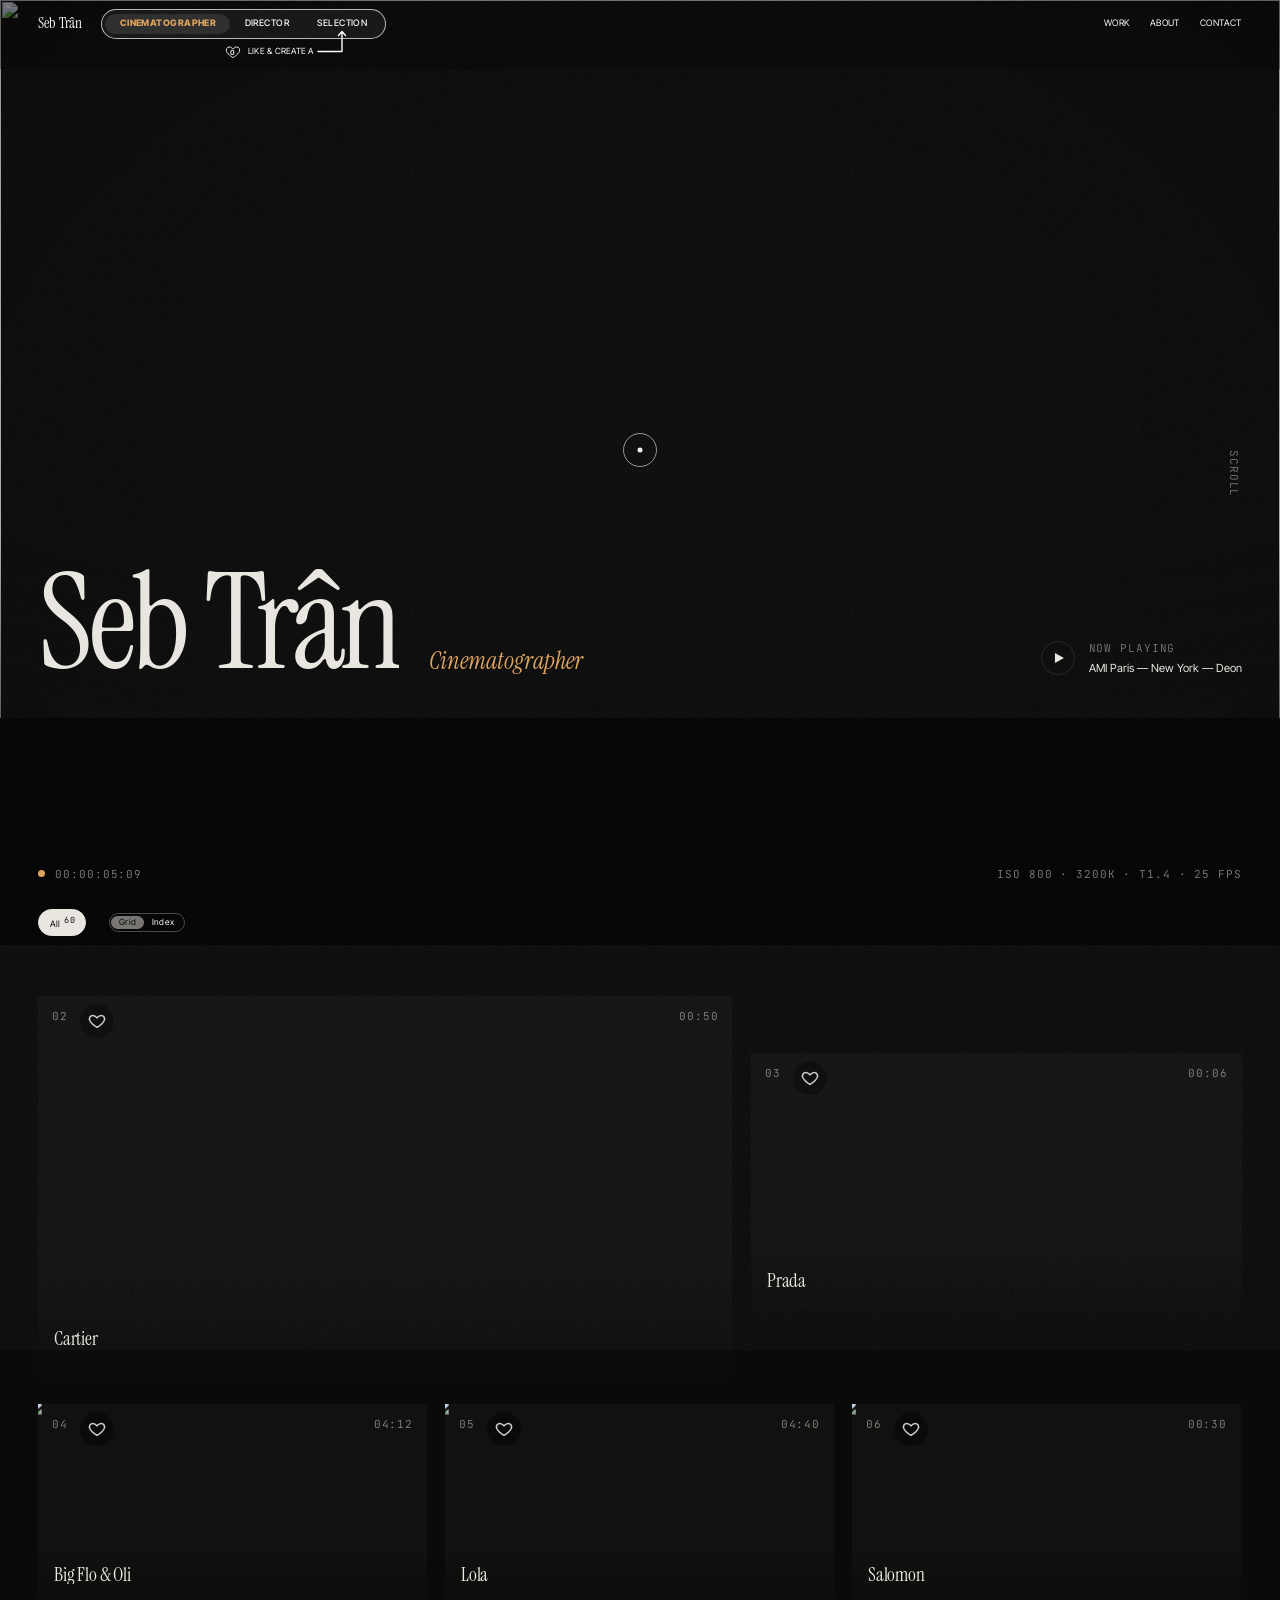
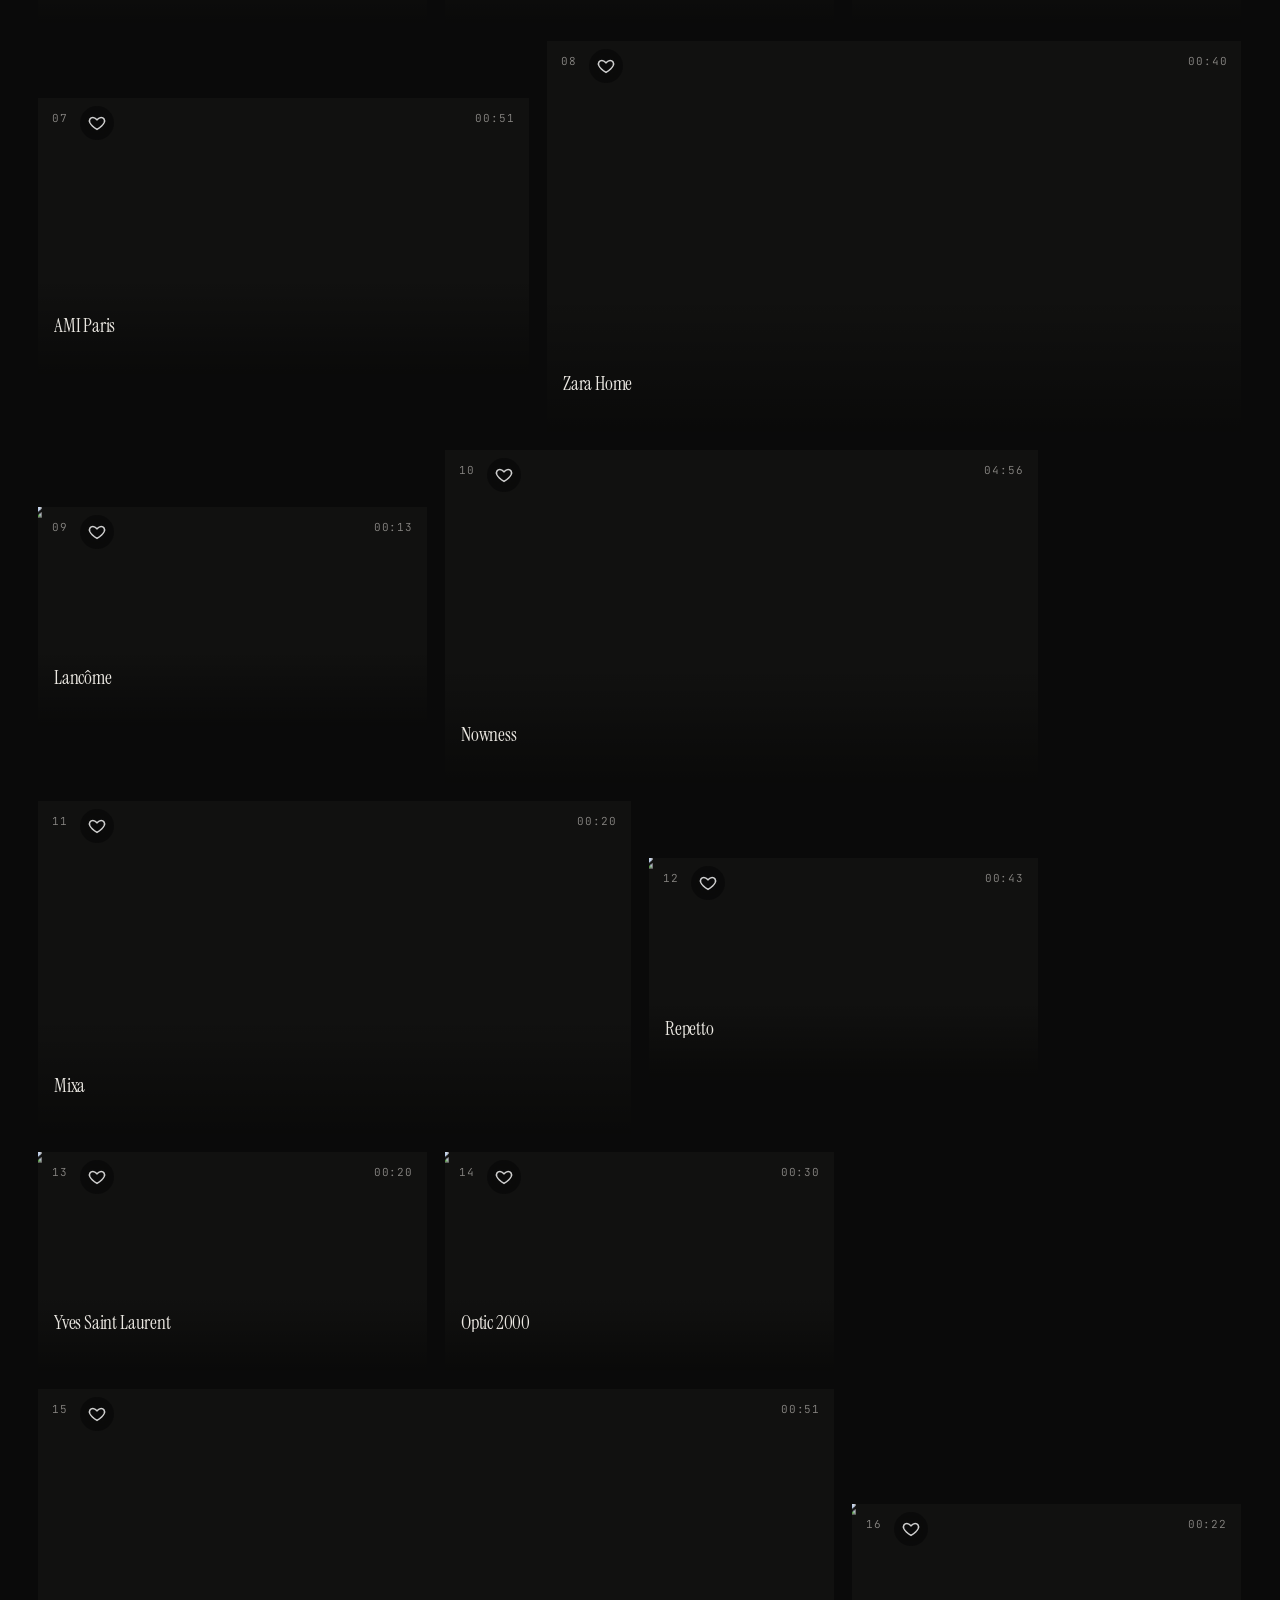
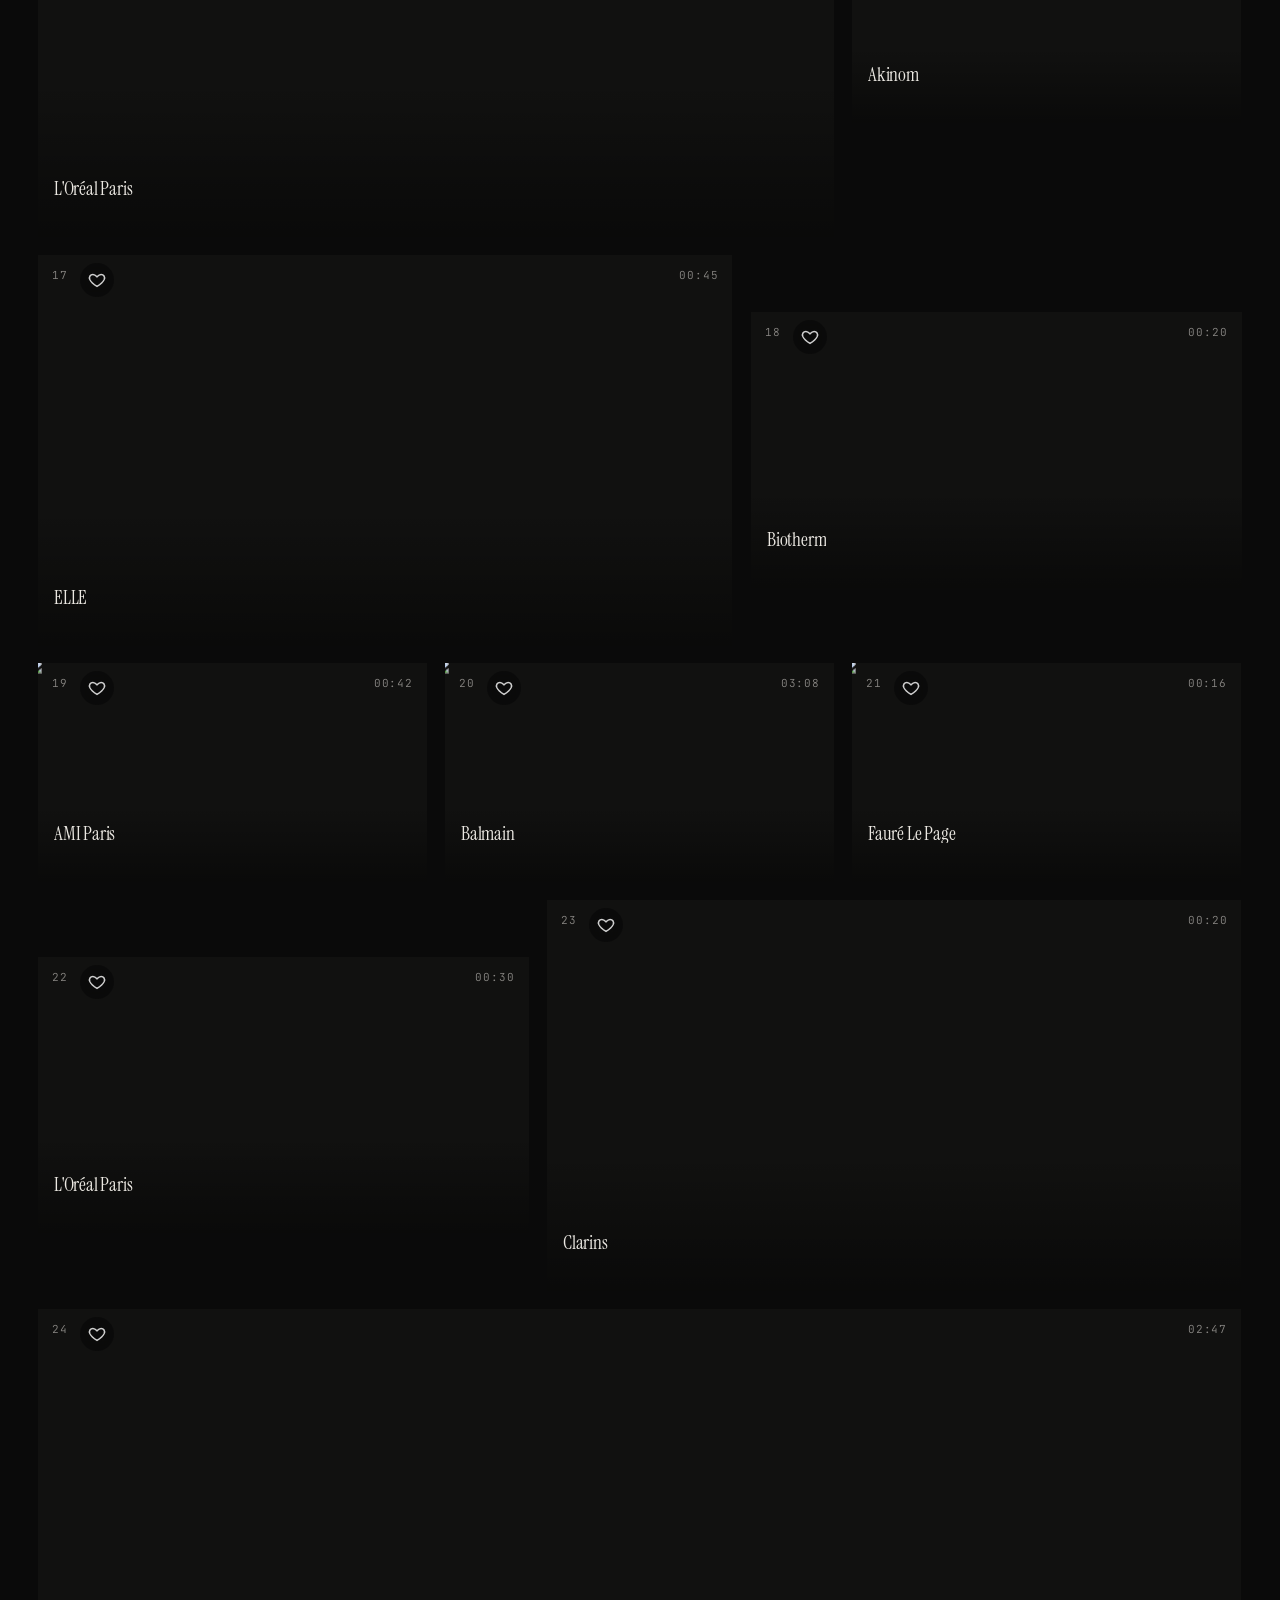
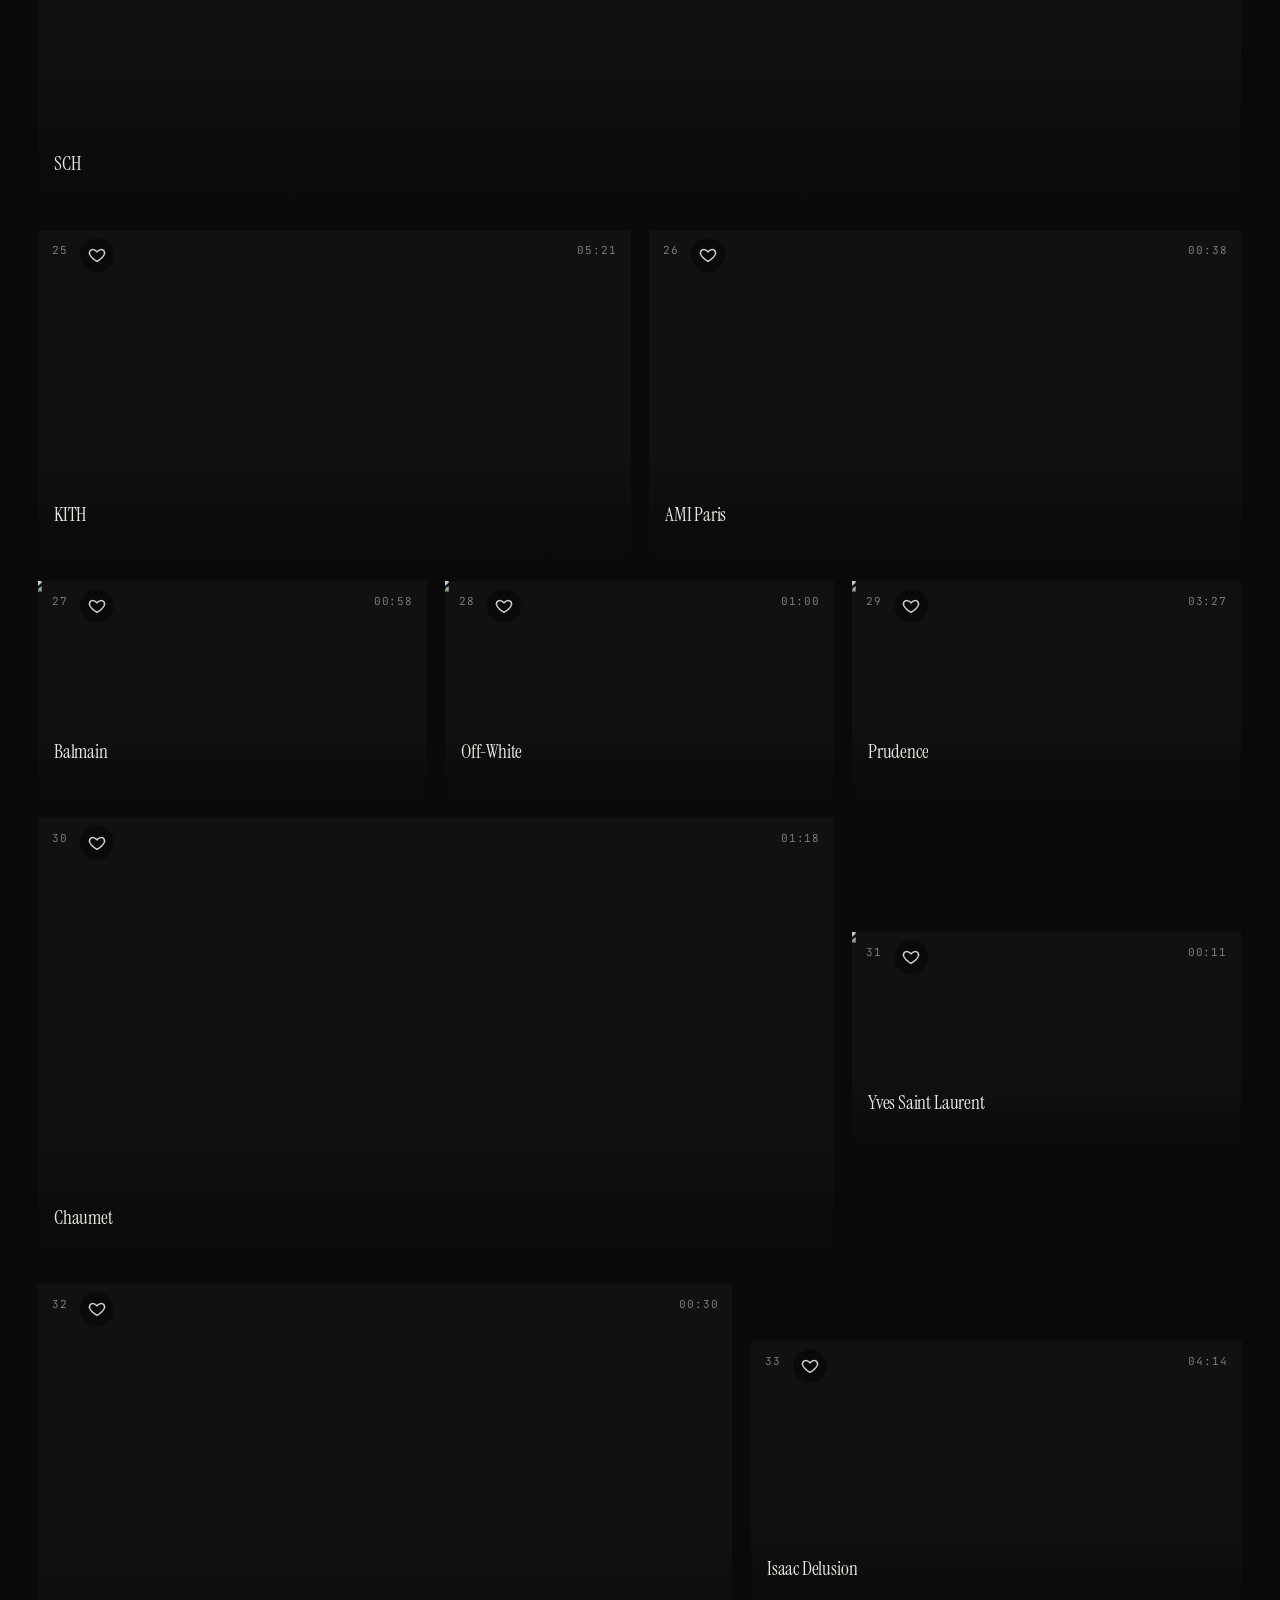
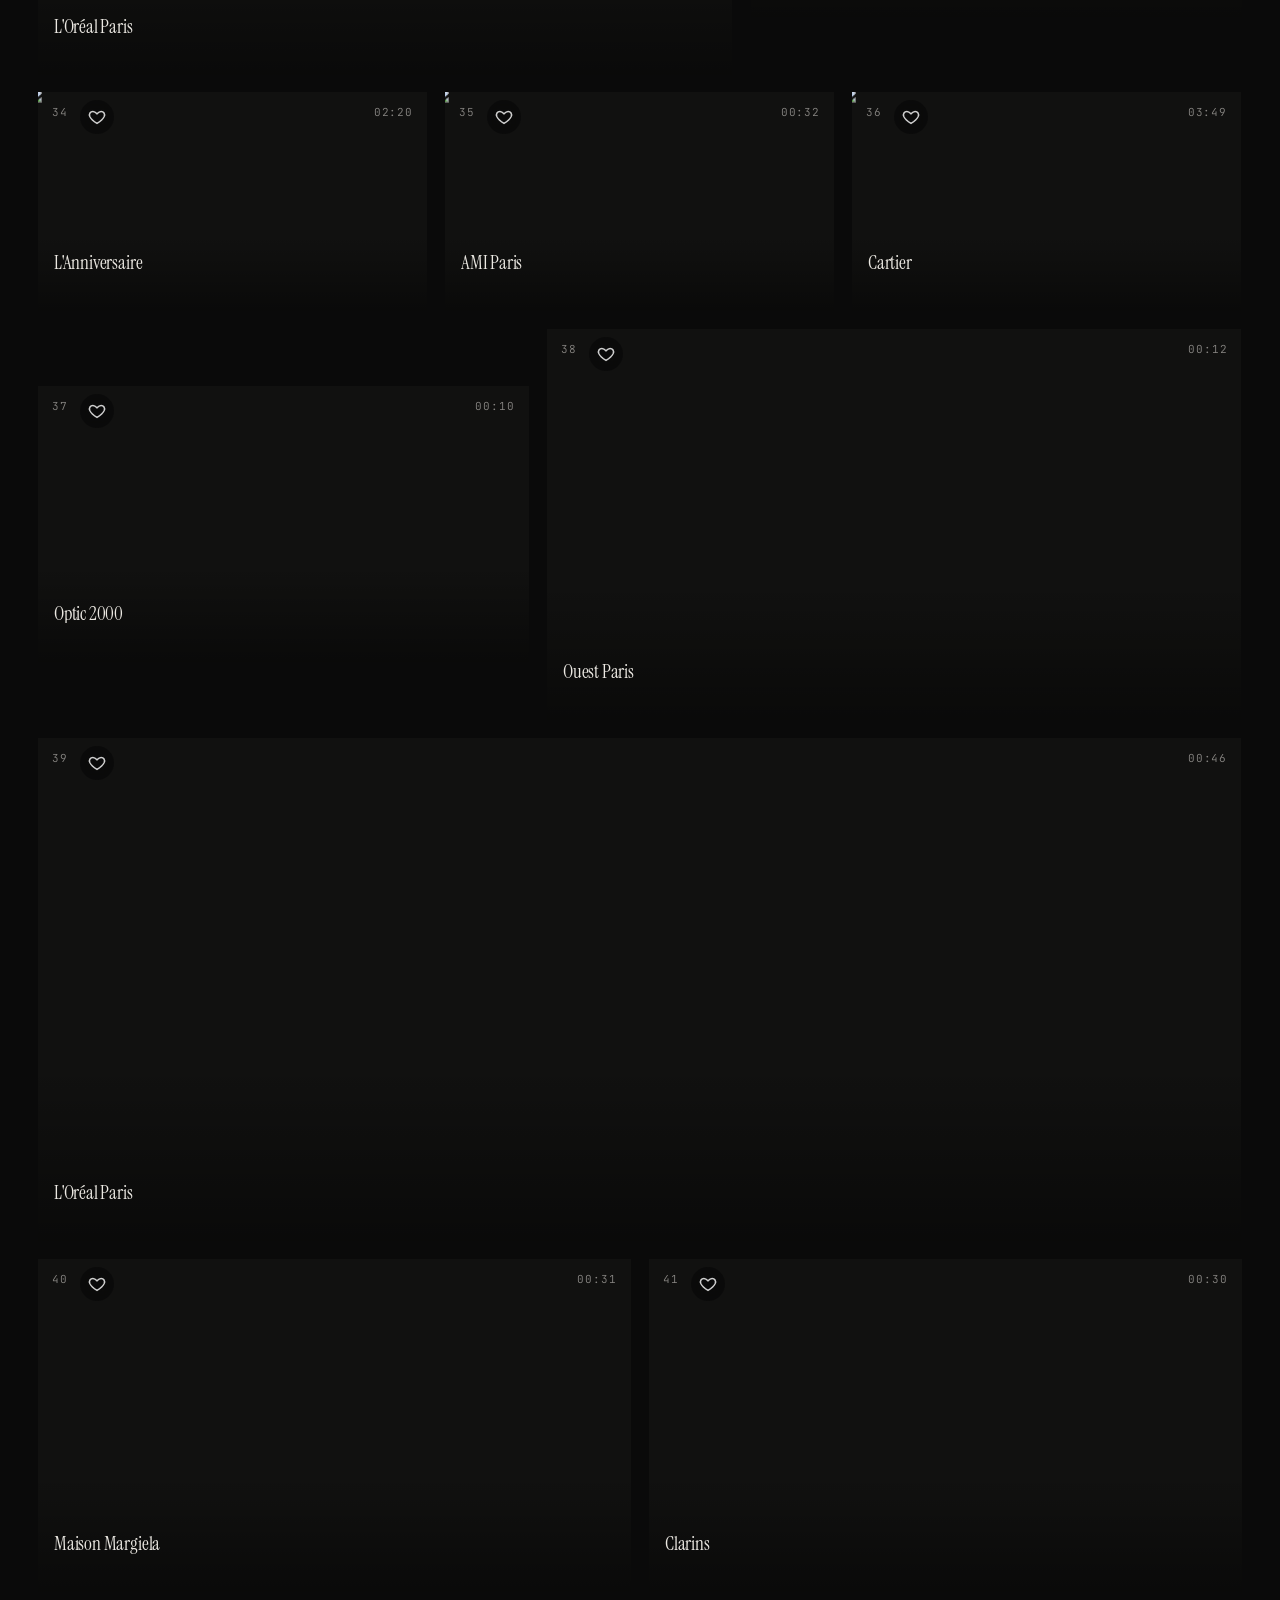
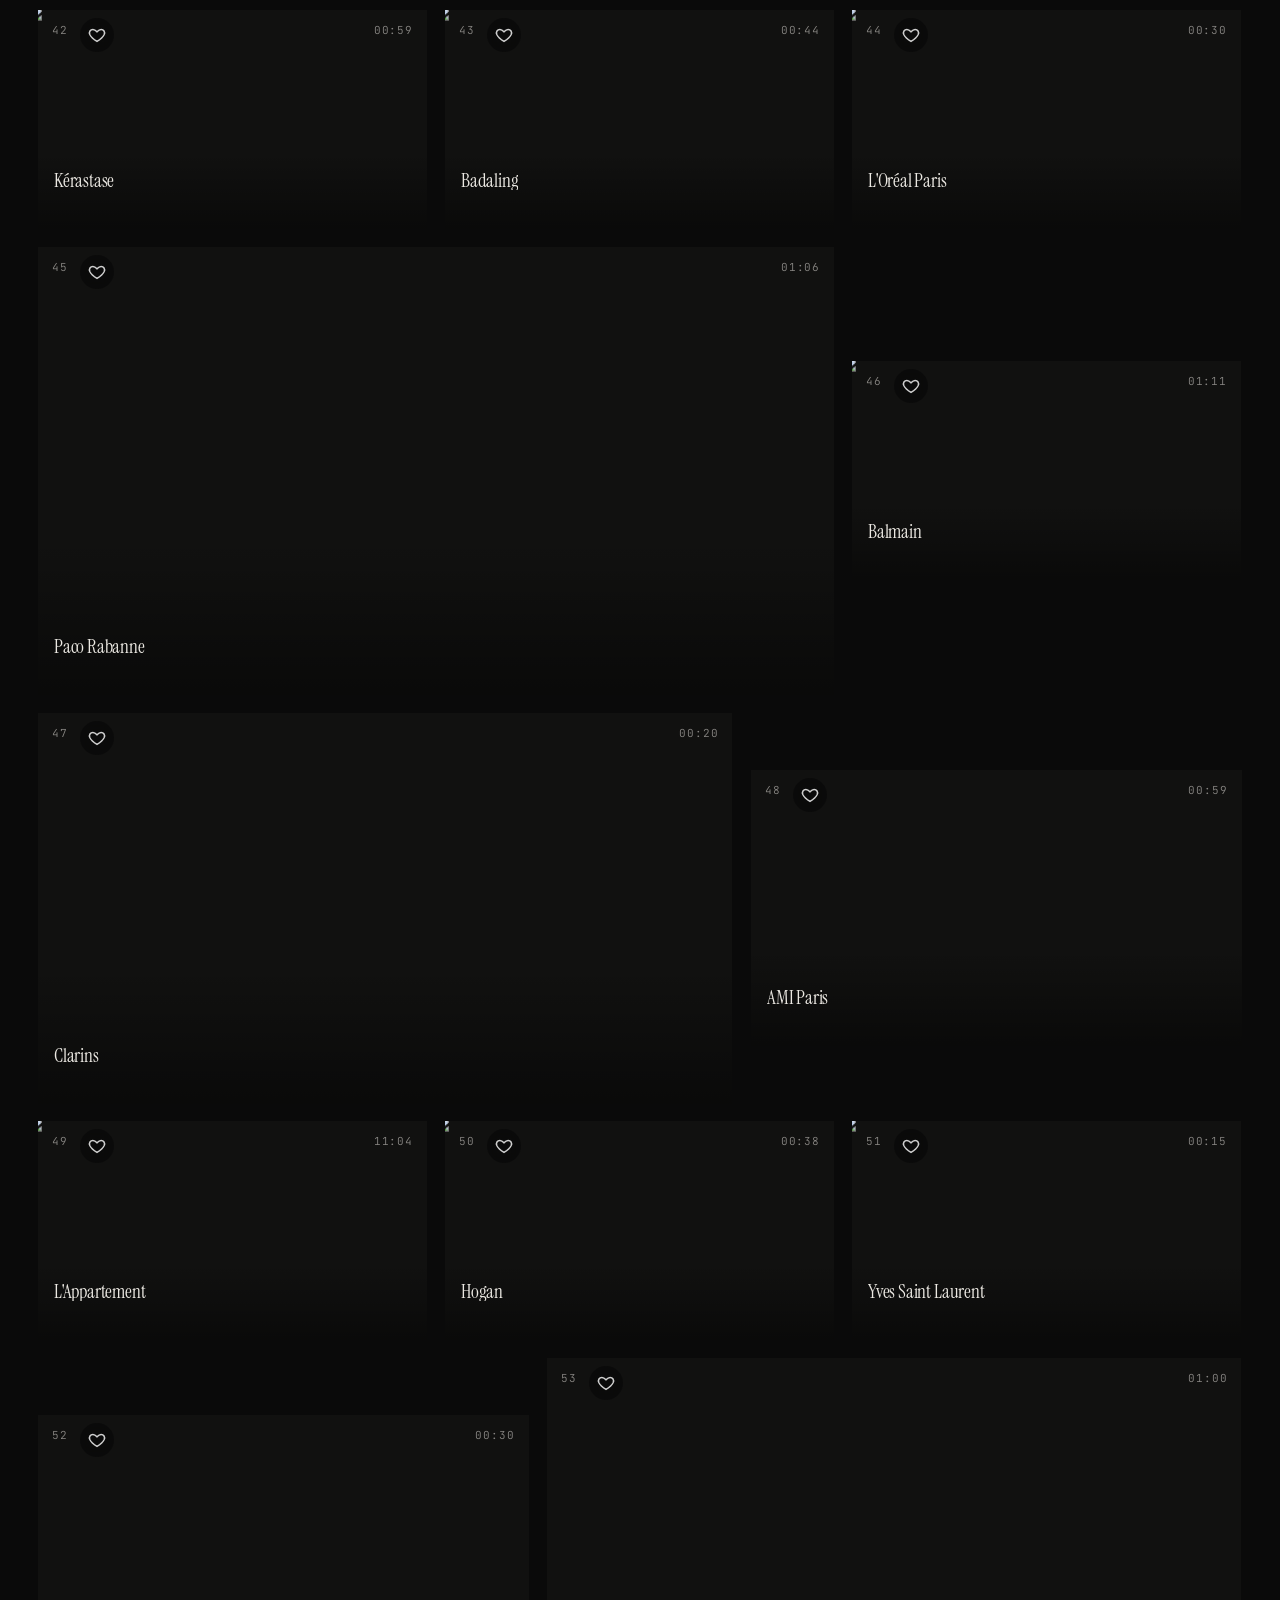
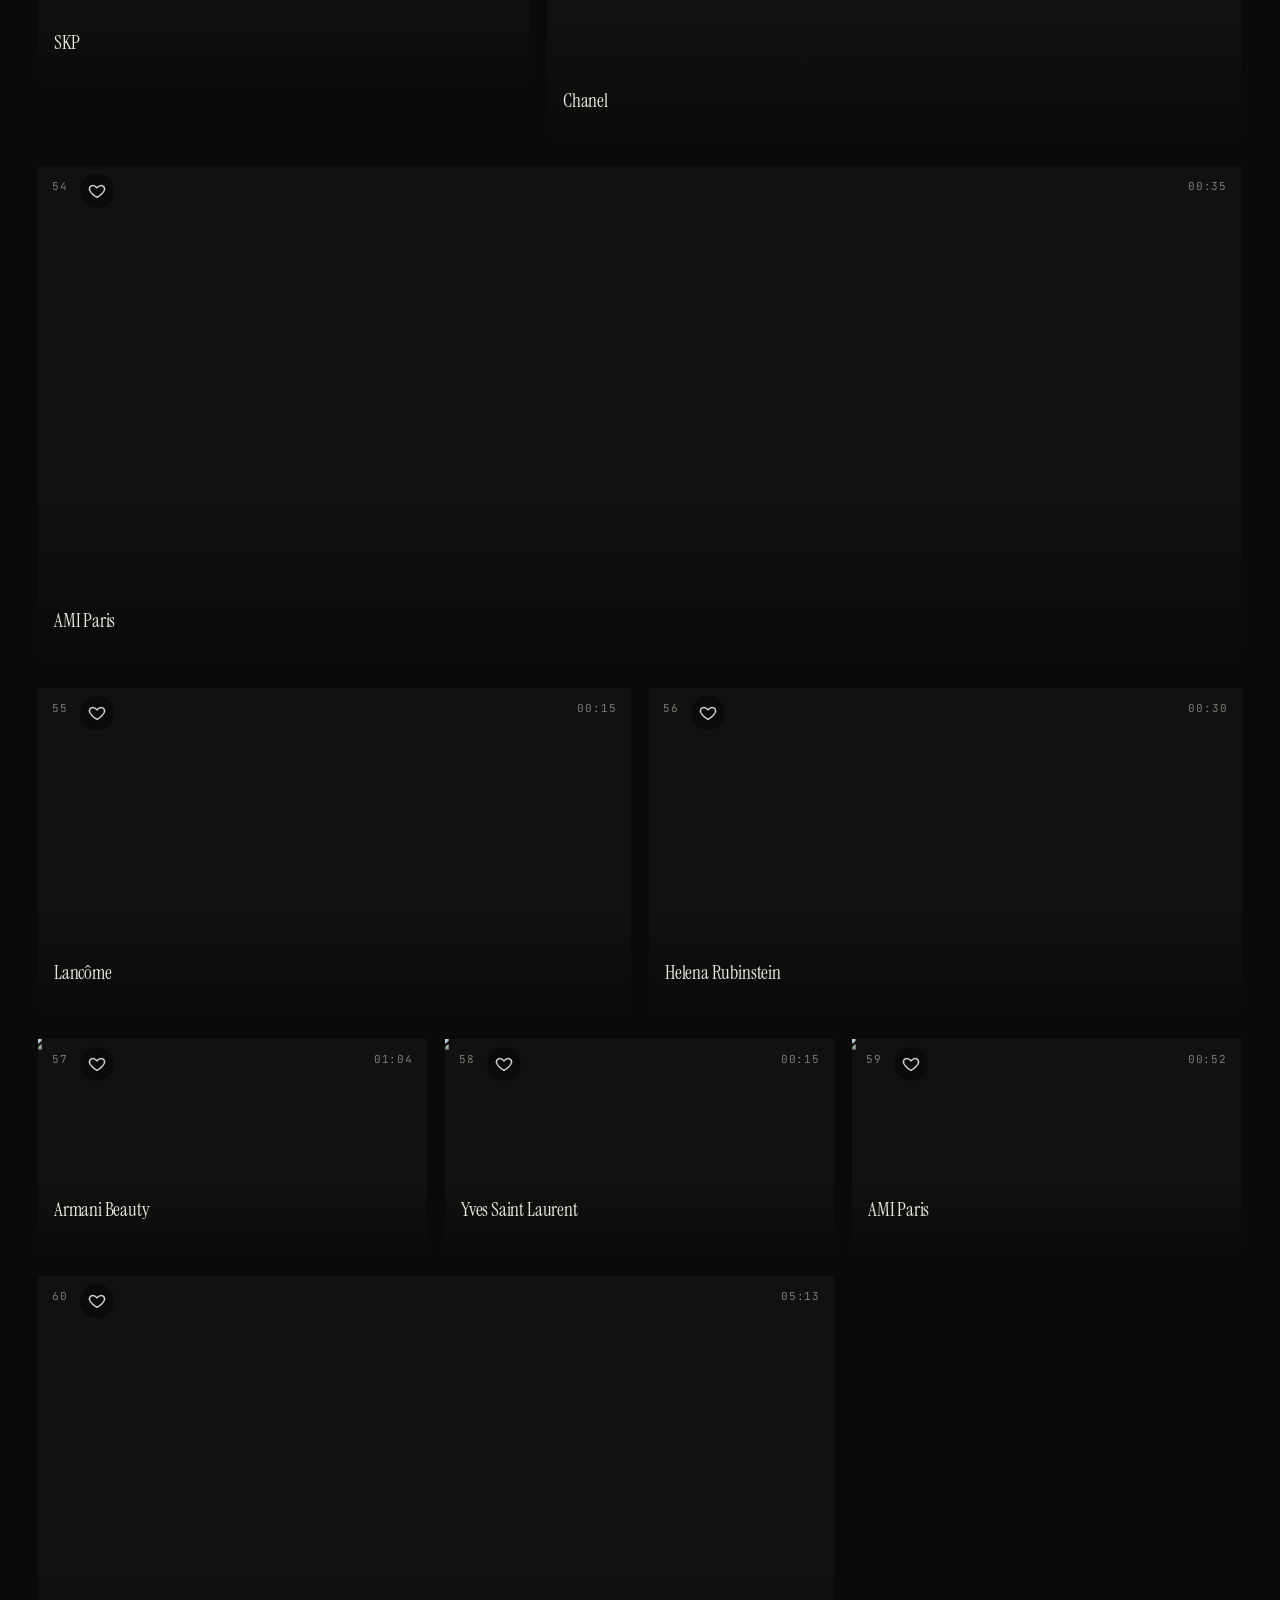
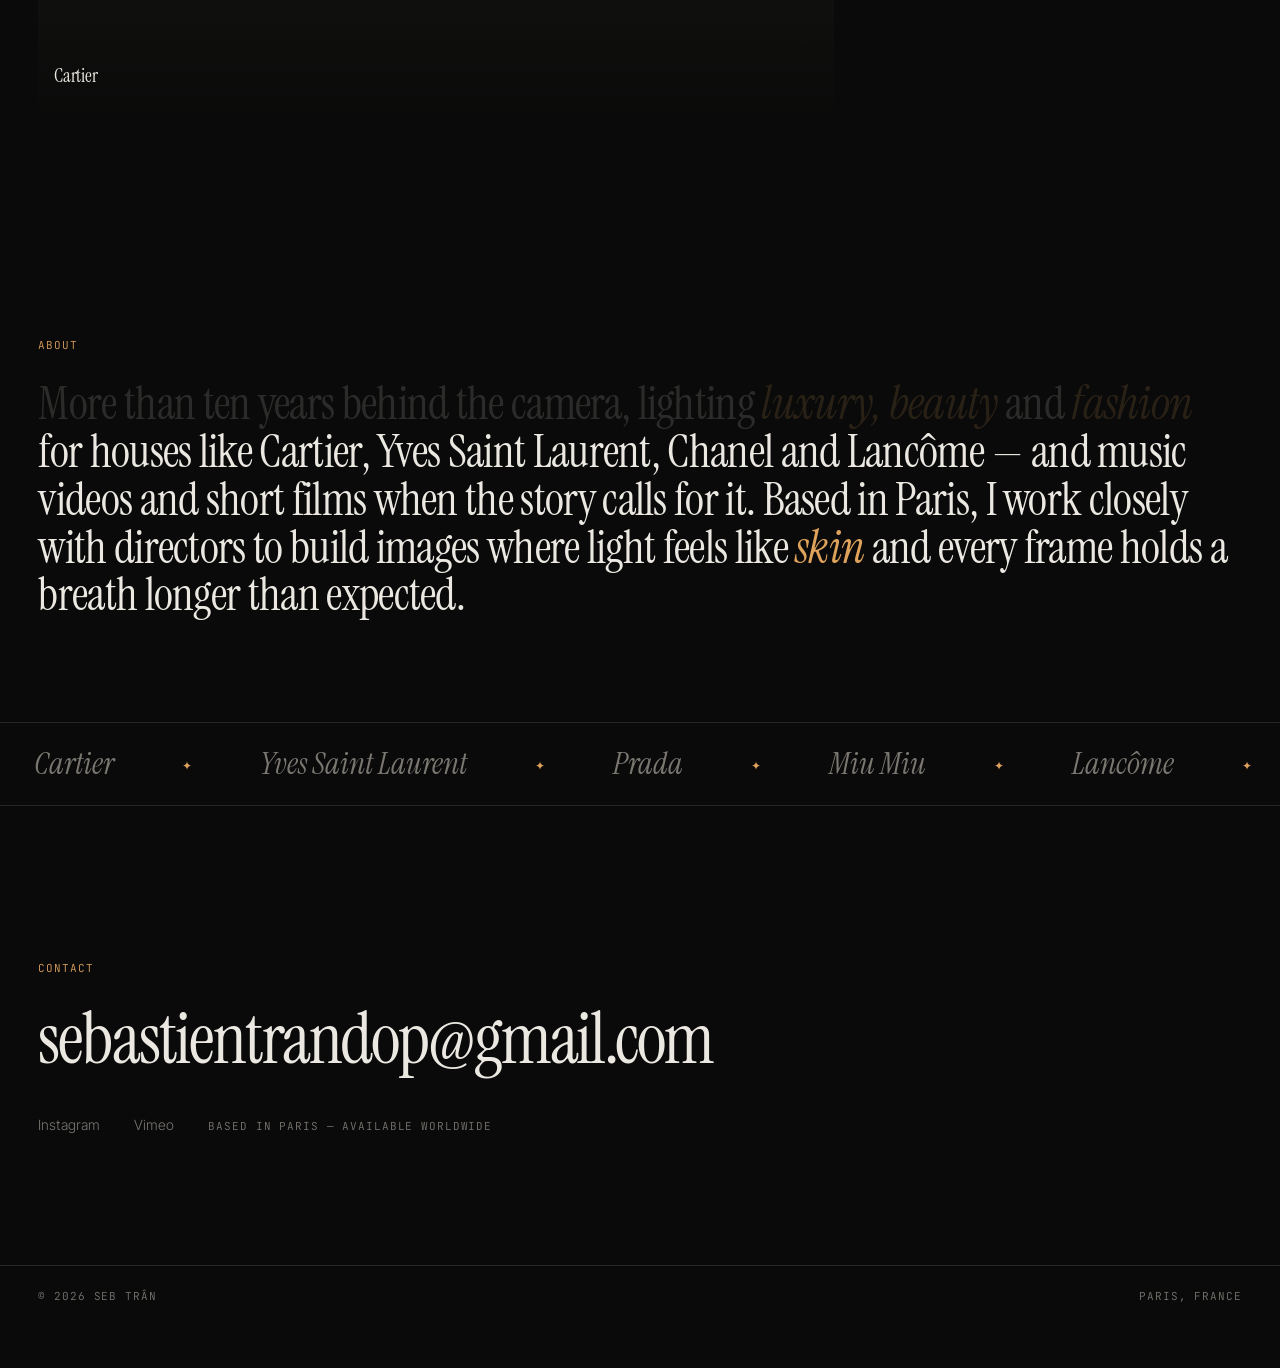
==== beauty/index.html @ d6aea9aa "Redirect old Wix address /beauty to the home page; add 404 page that sends visitors home Co-Authored" ====
<!DOCTYPE html>
<html lang="en">
<head>
  <meta charset="utf-8">
  <title>Beauty — Seb Trân, Director of Photography in Paris</title>
  <meta name="robots" content="noindex, follow">
  <link rel="canonical" href="https://moodpics.github.io/sebtran/">
  <meta http-equiv="refresh" content="0; url=../">
  <script>location.replace("../" + location.hash);</script>
</head>
<body style="background:#000;color:#f4f1ea;font:16px/1.5 system-ui,sans-serif;padding:2rem">
  <p>Seb Trân — beauty films: <a href="../" style="color:#e8a65d">see the work</a>.</p>
</body>
</html>
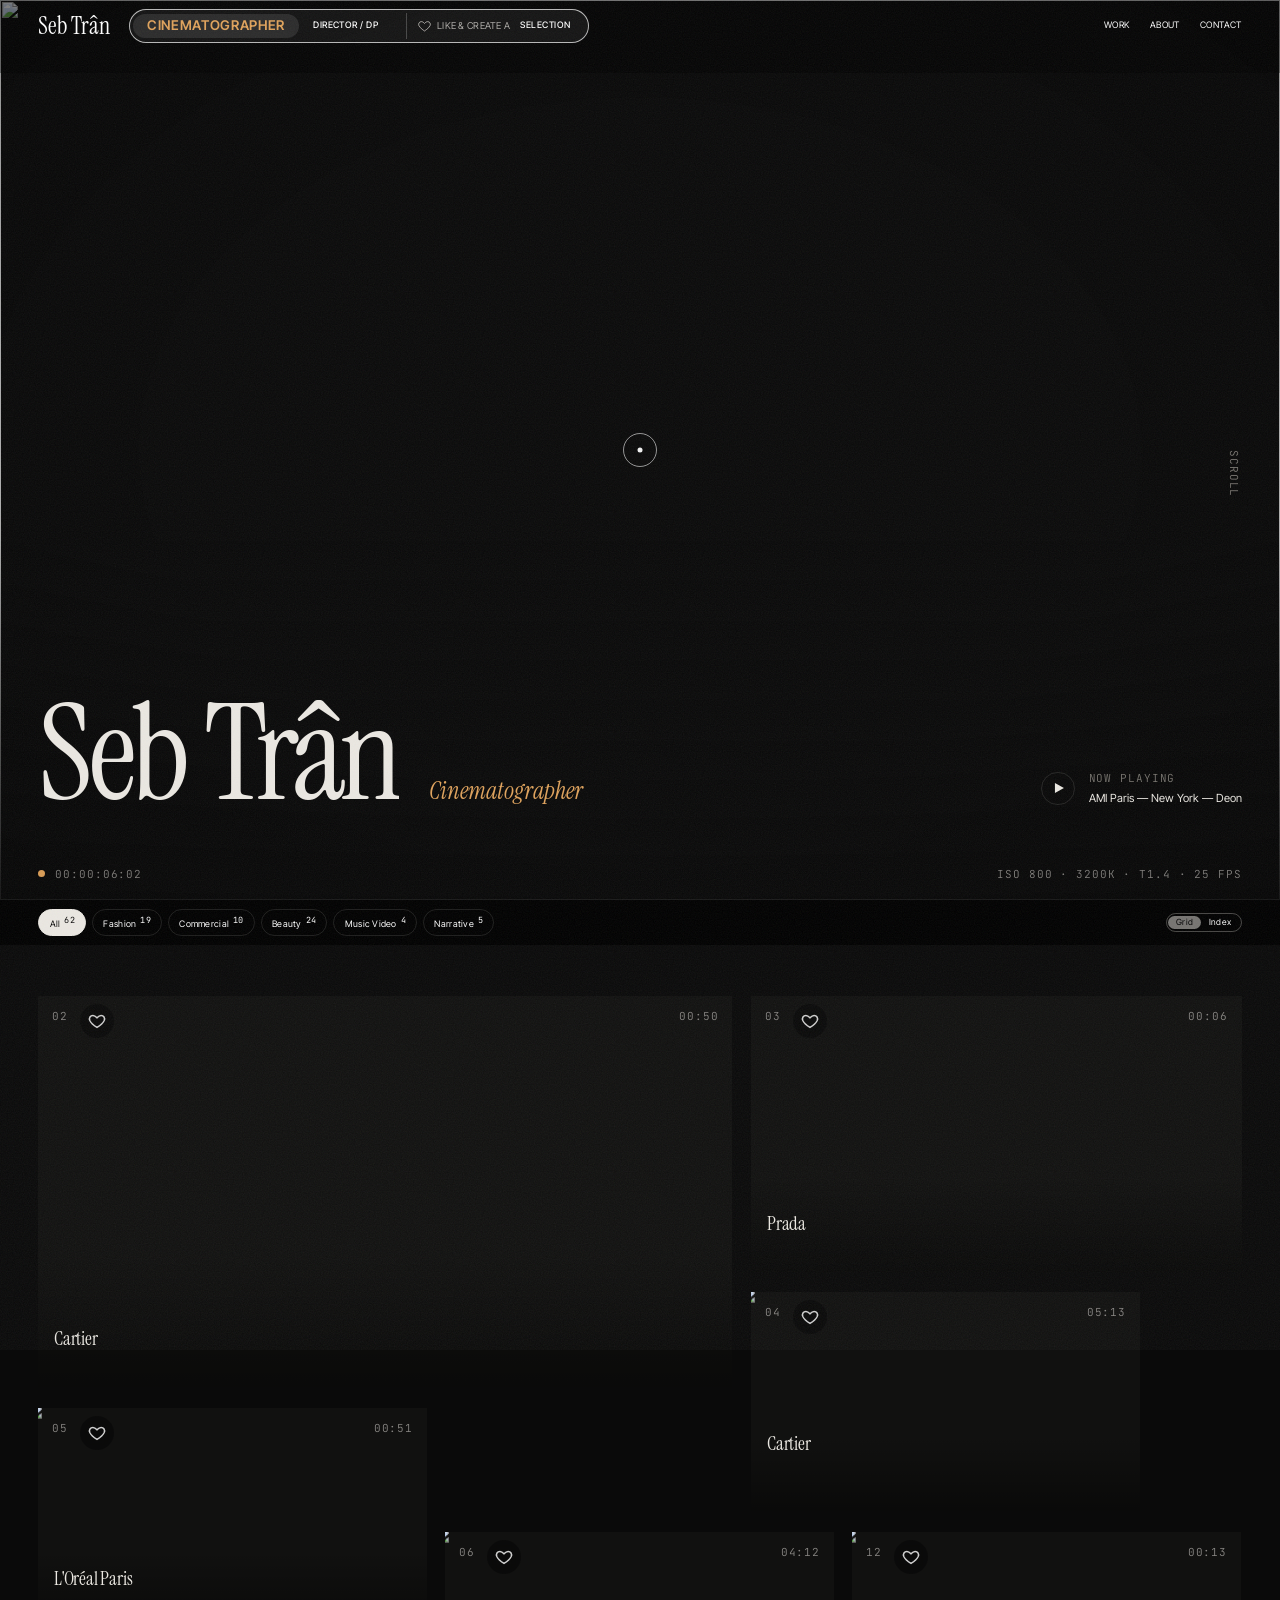
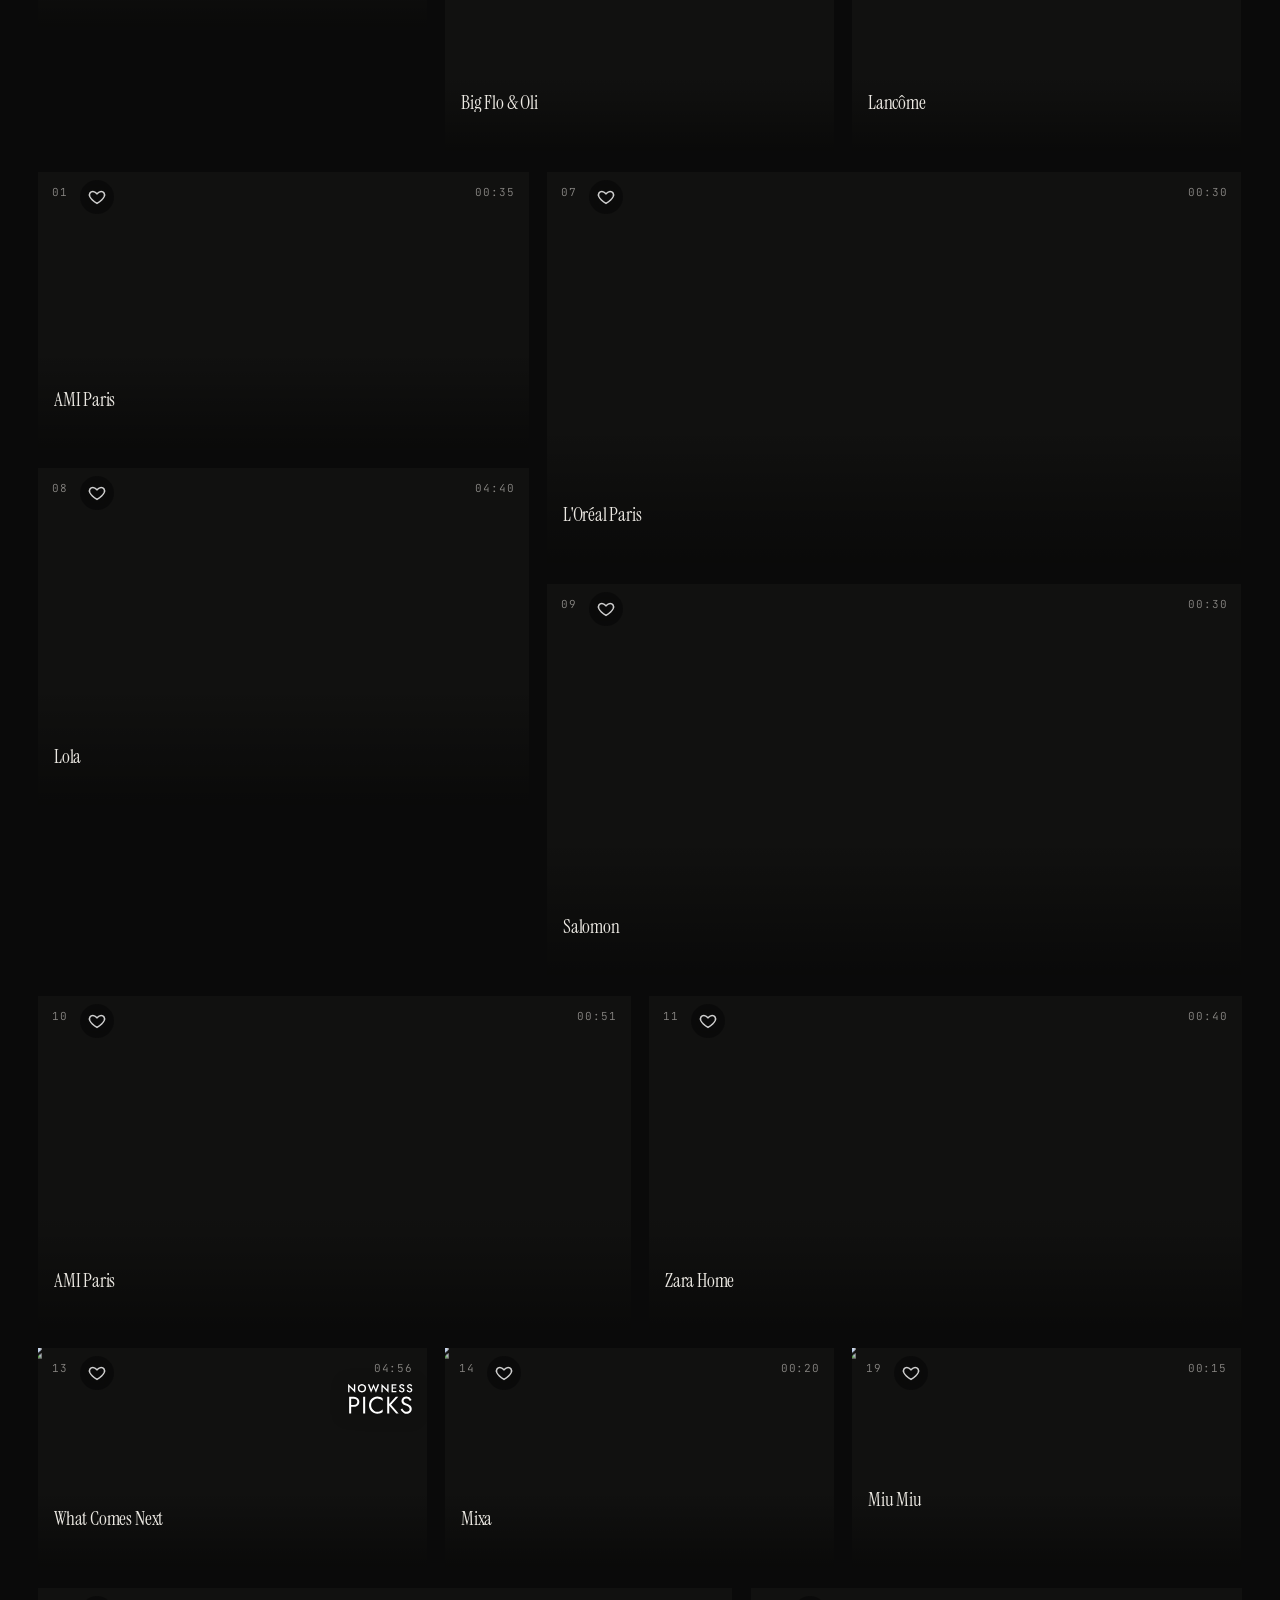
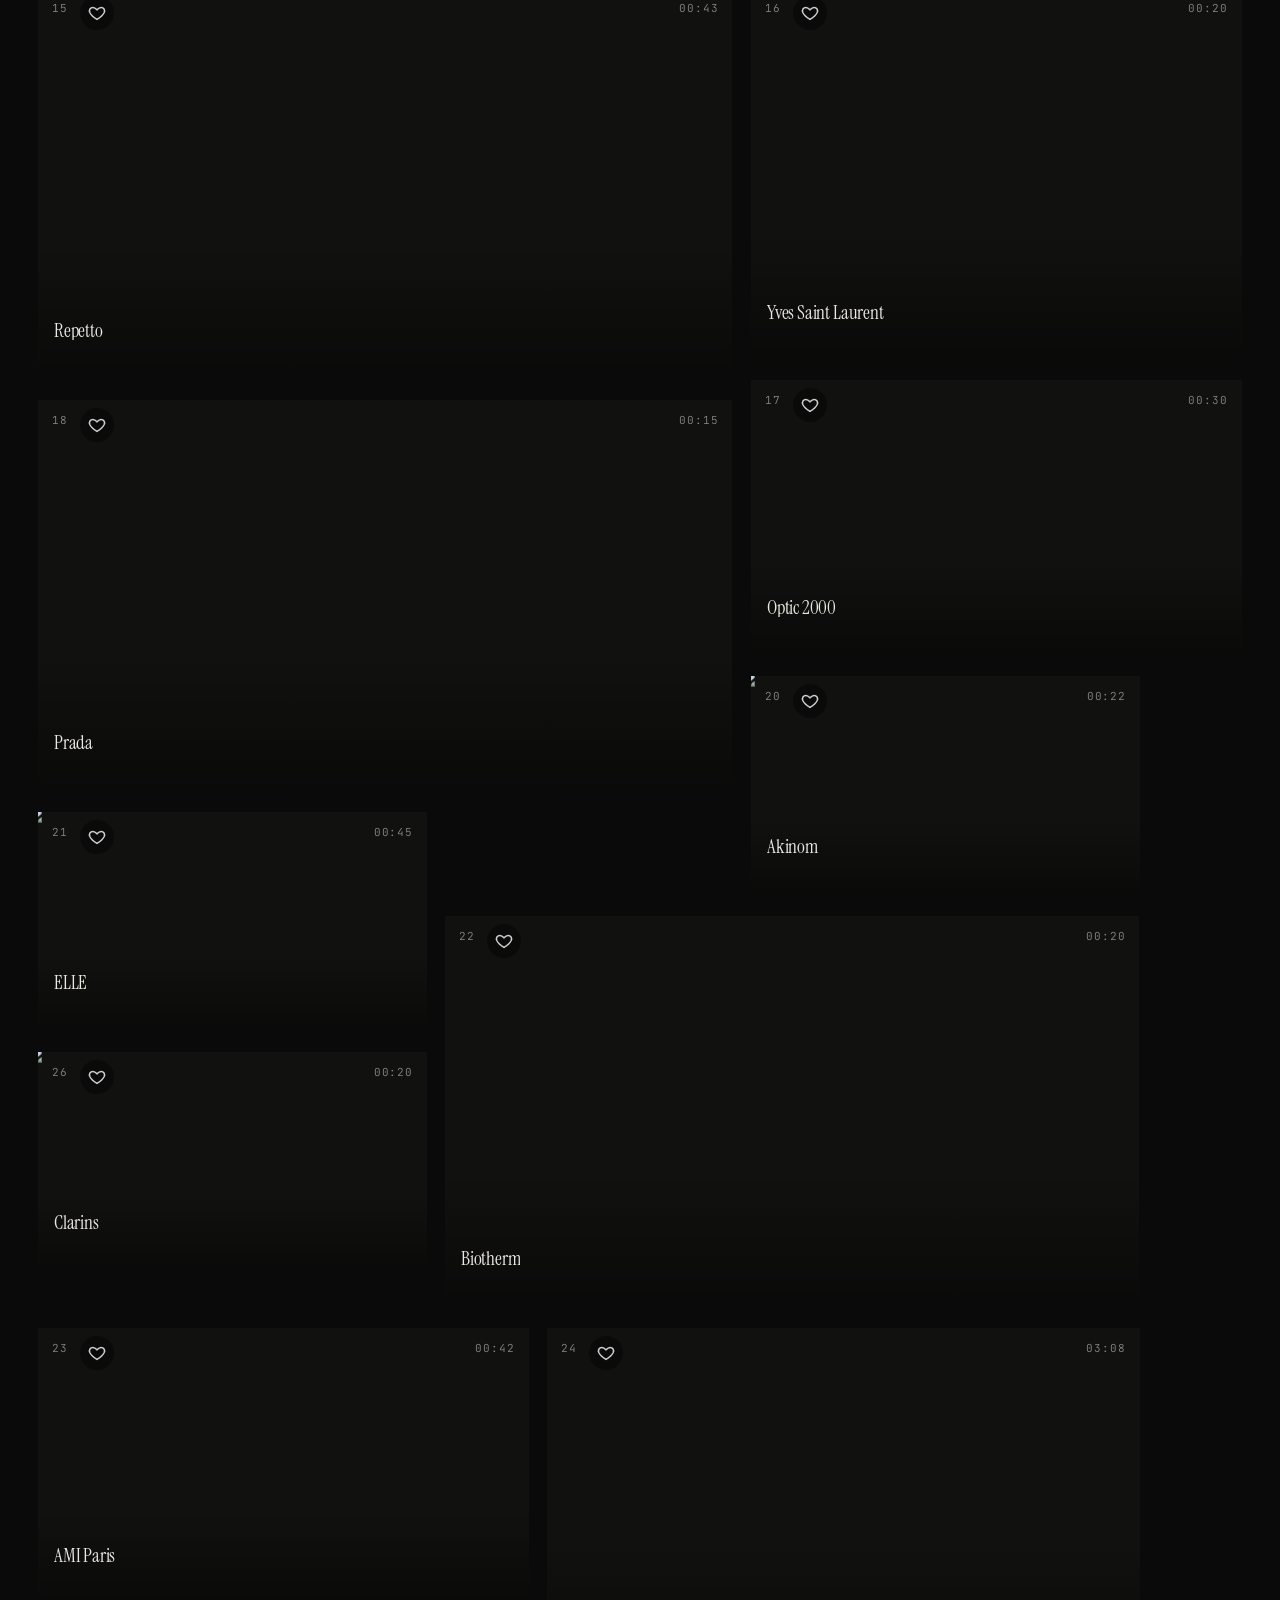
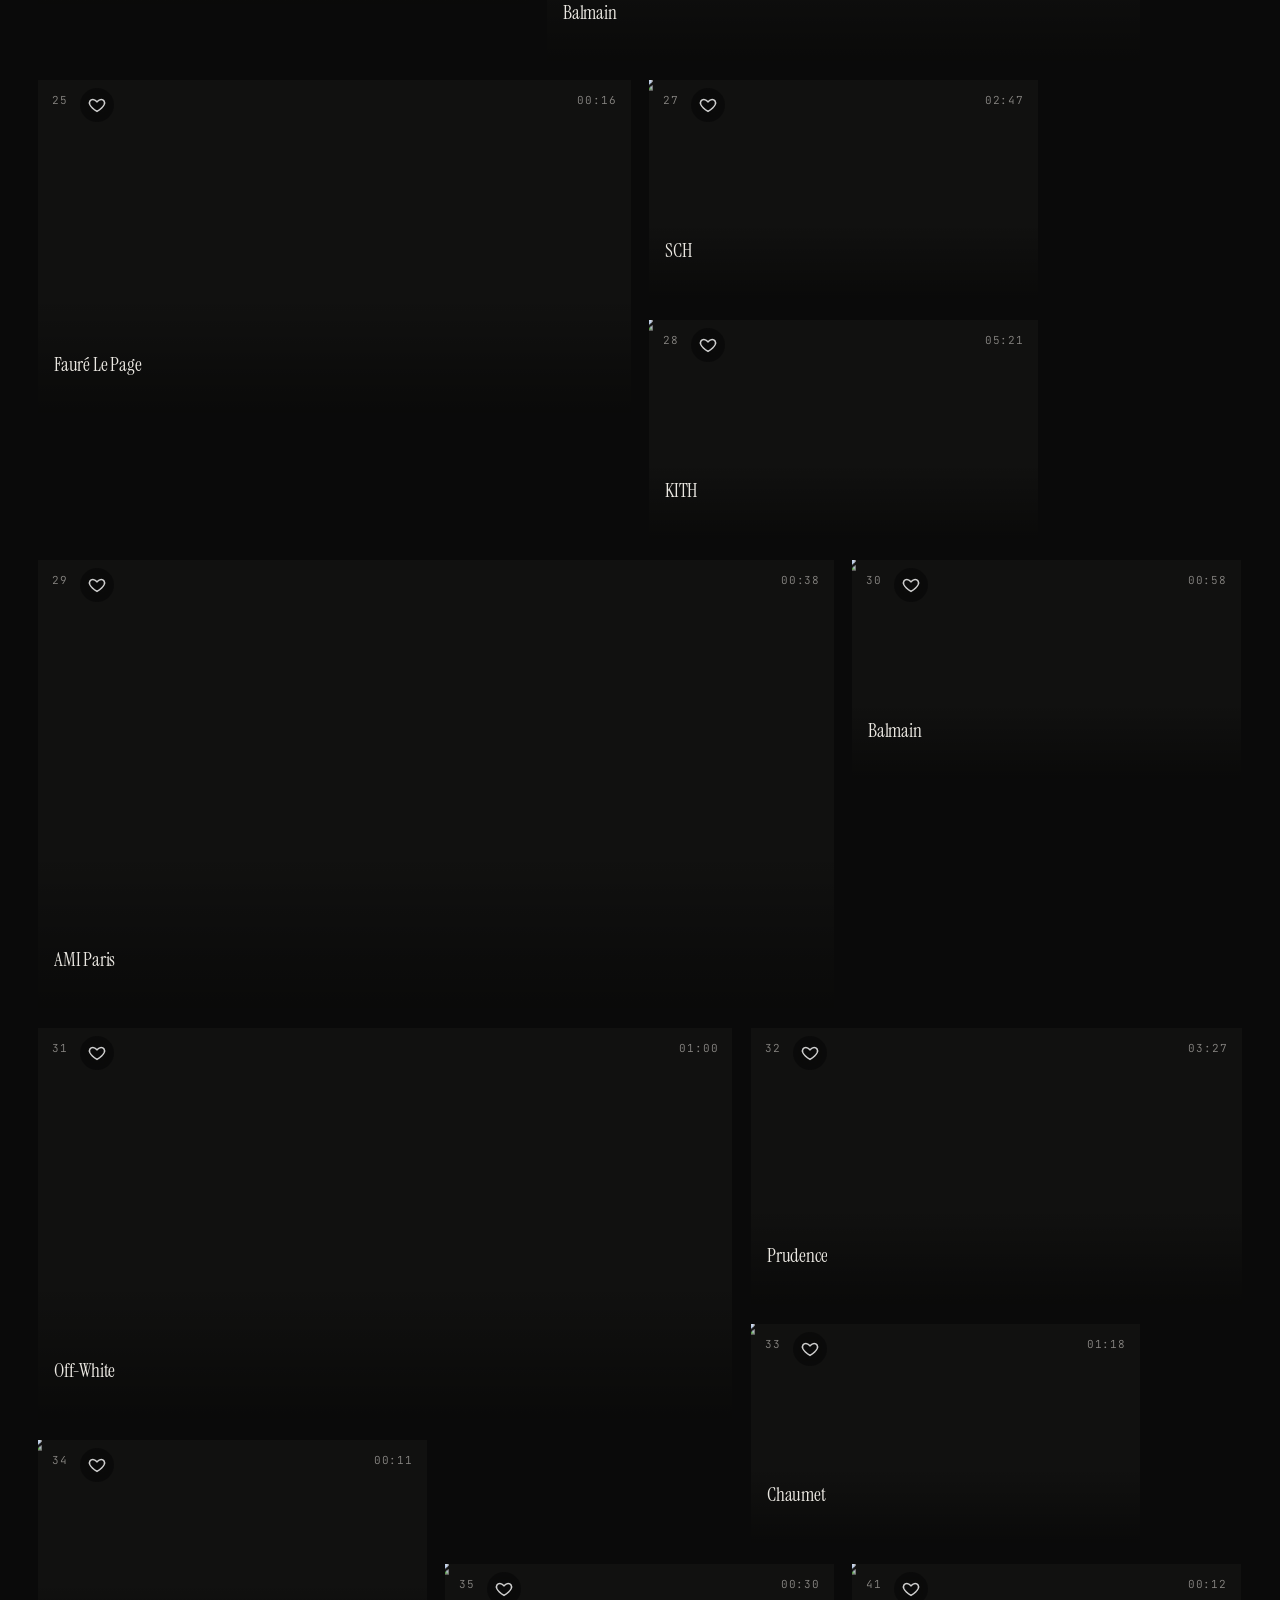
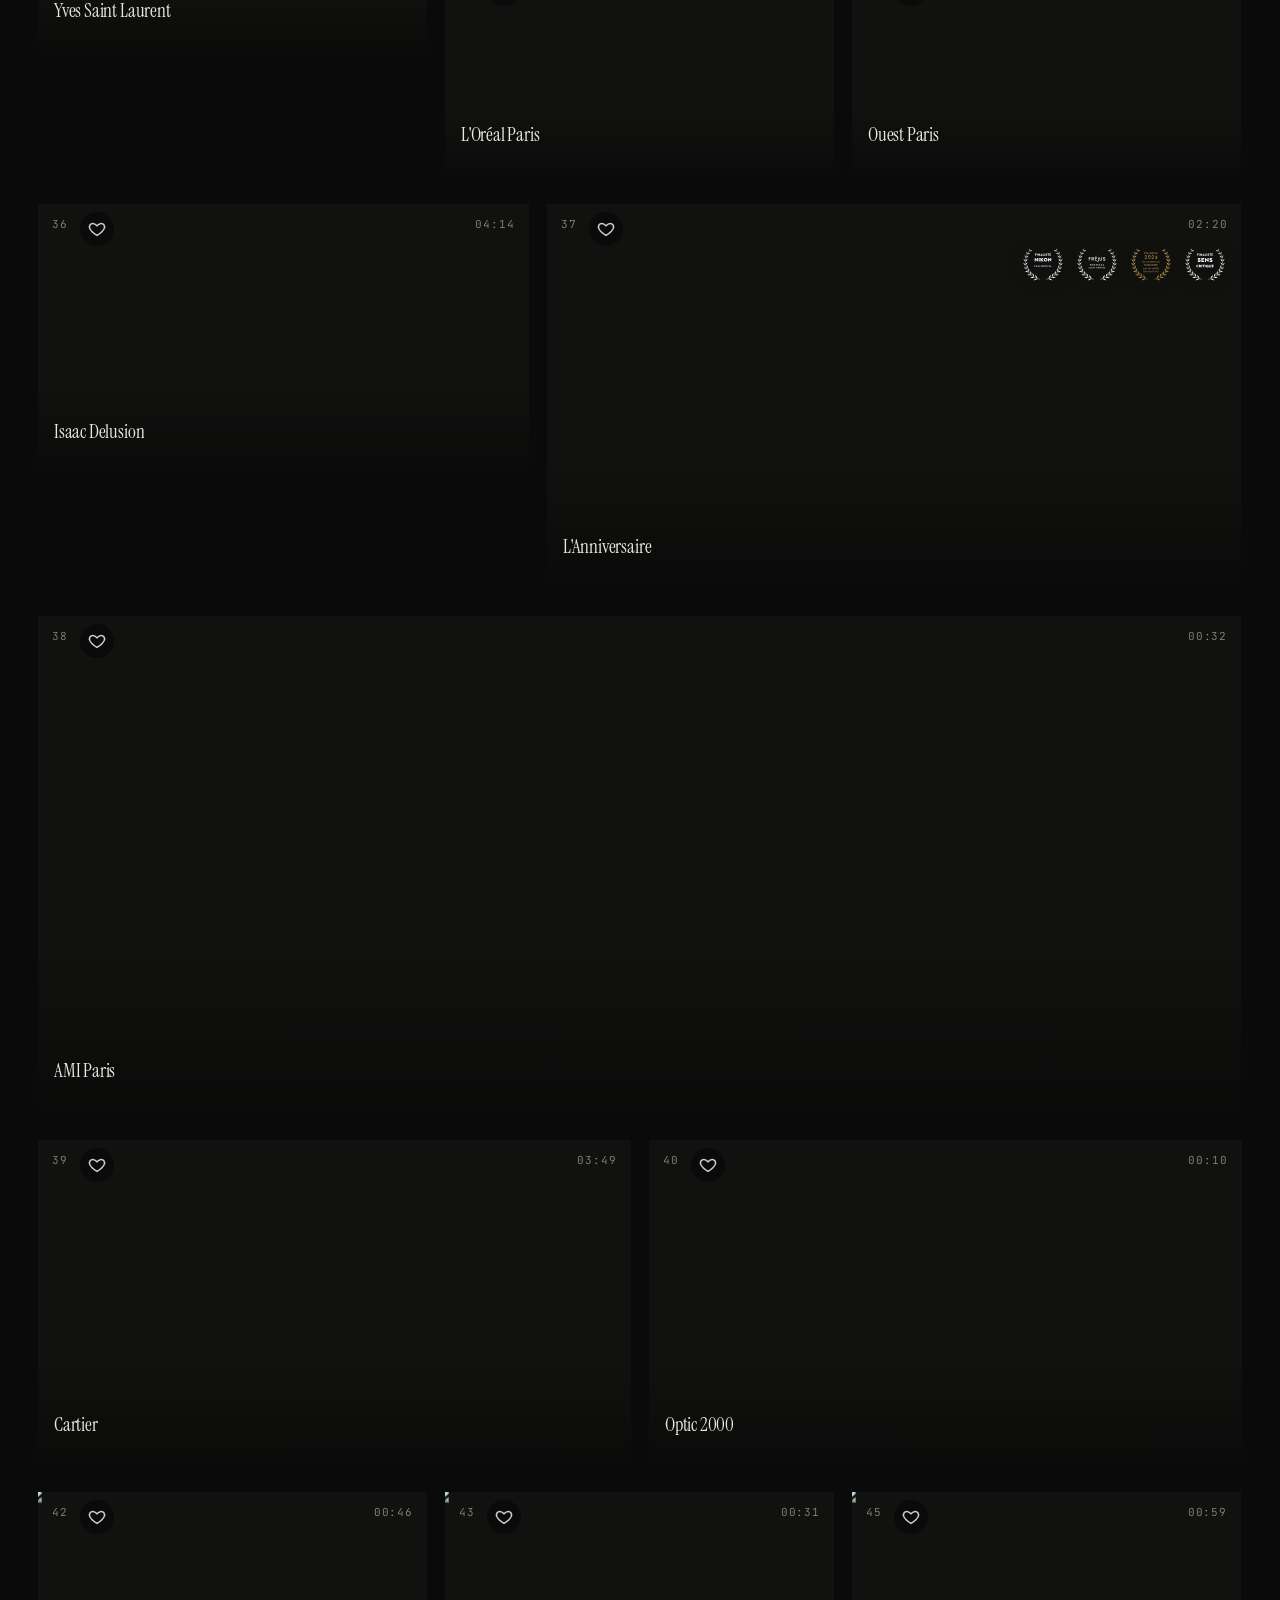
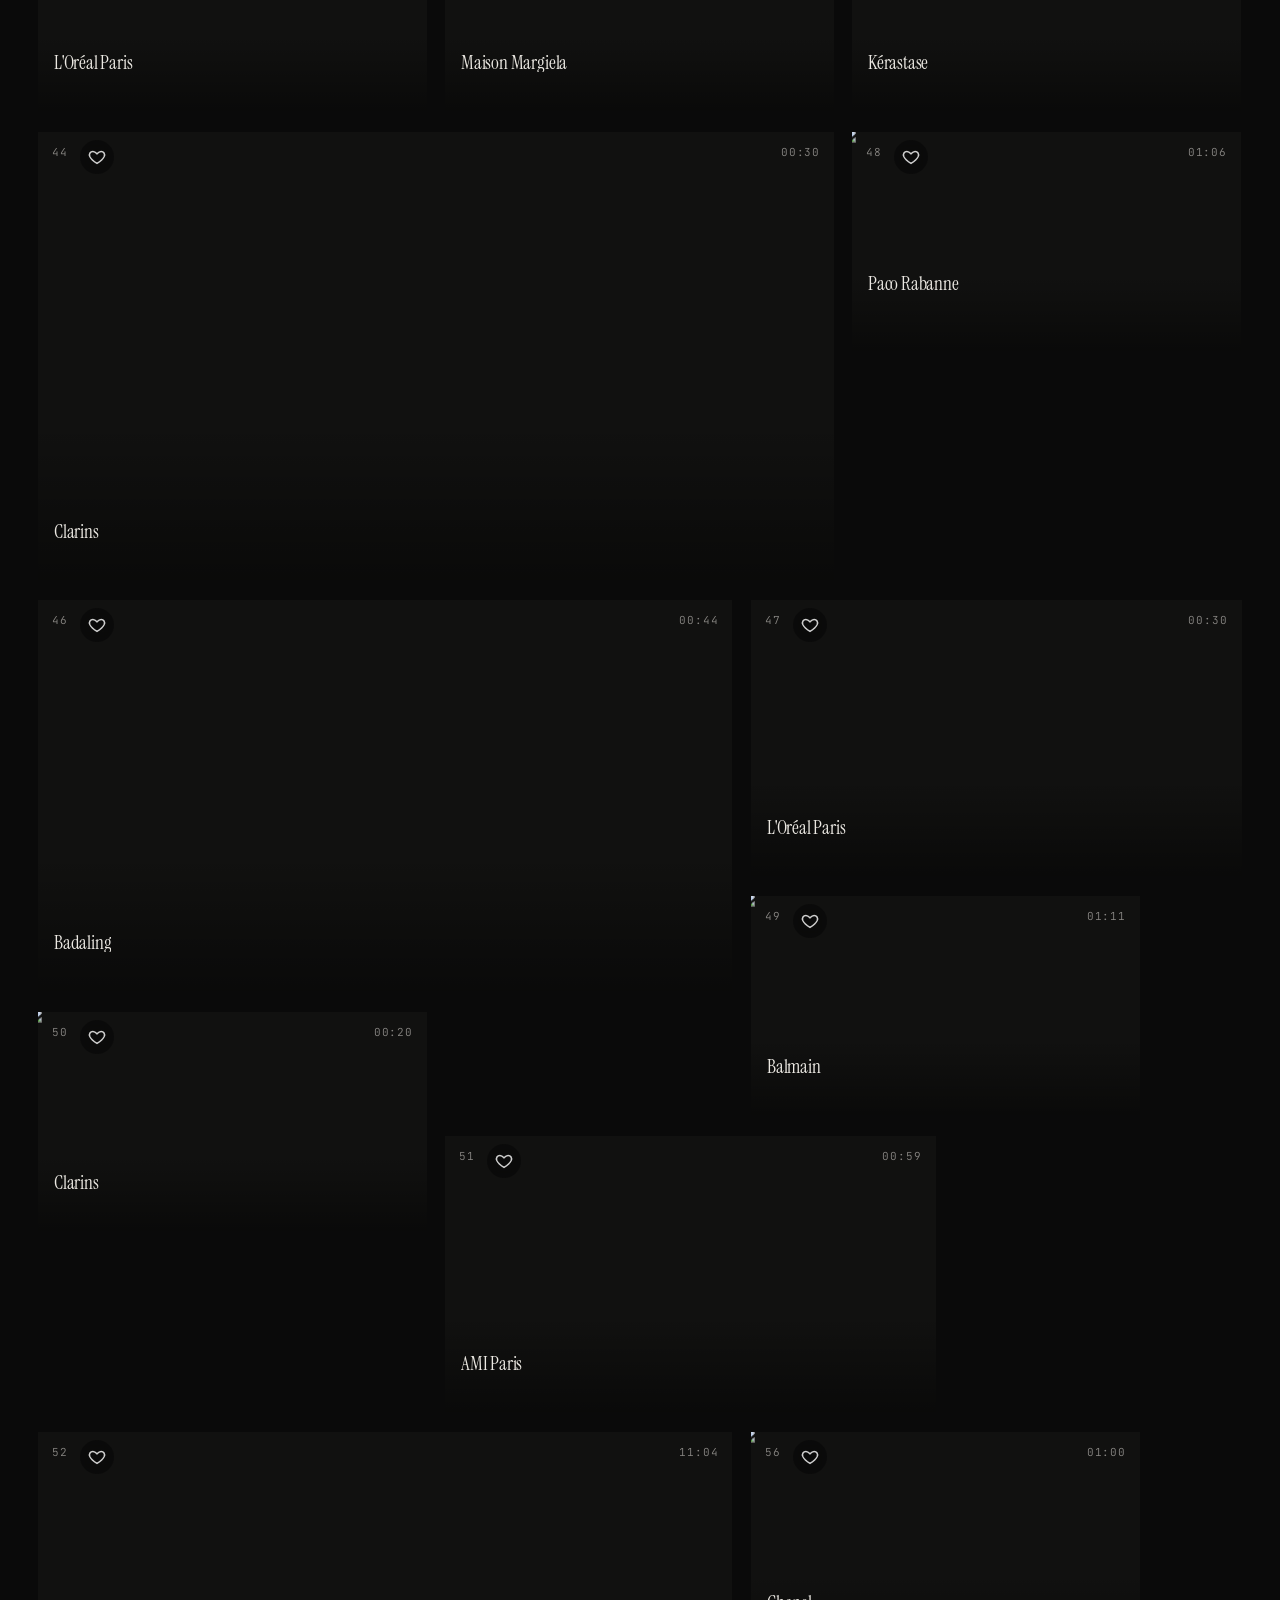
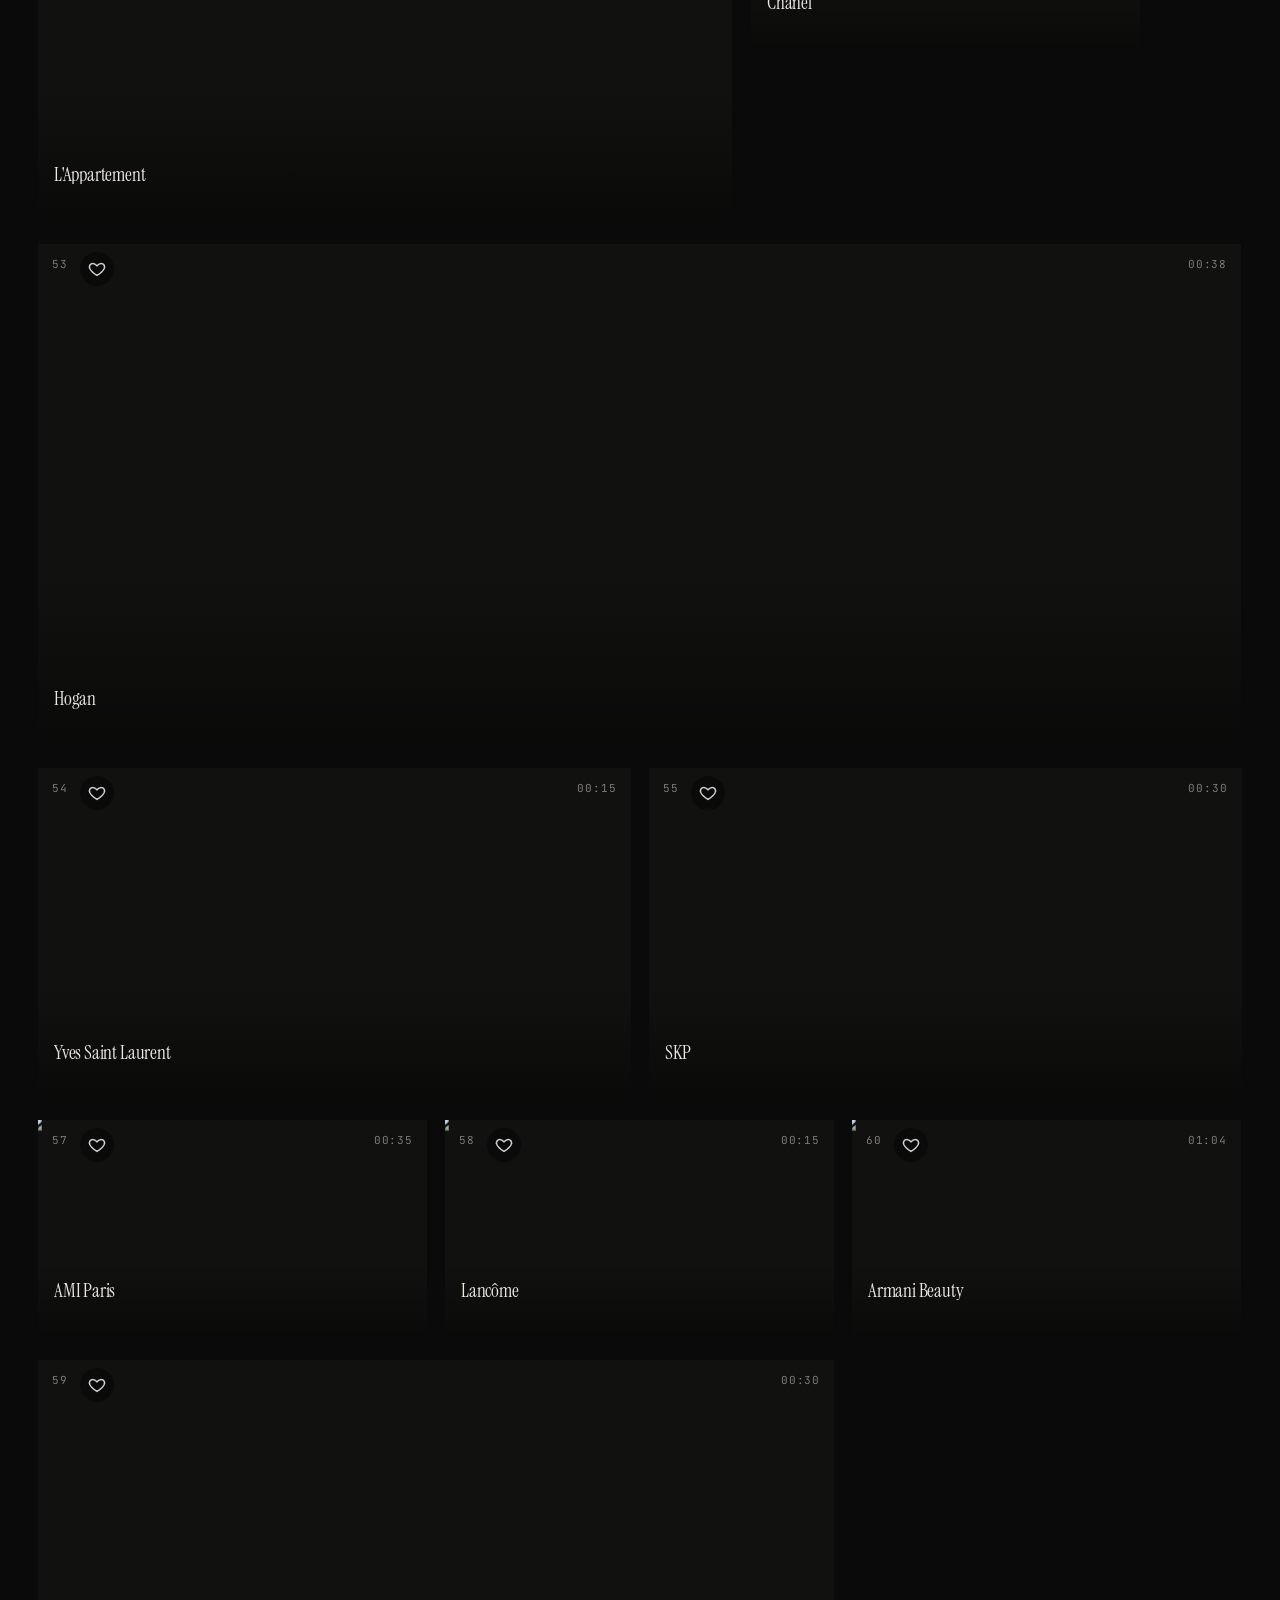
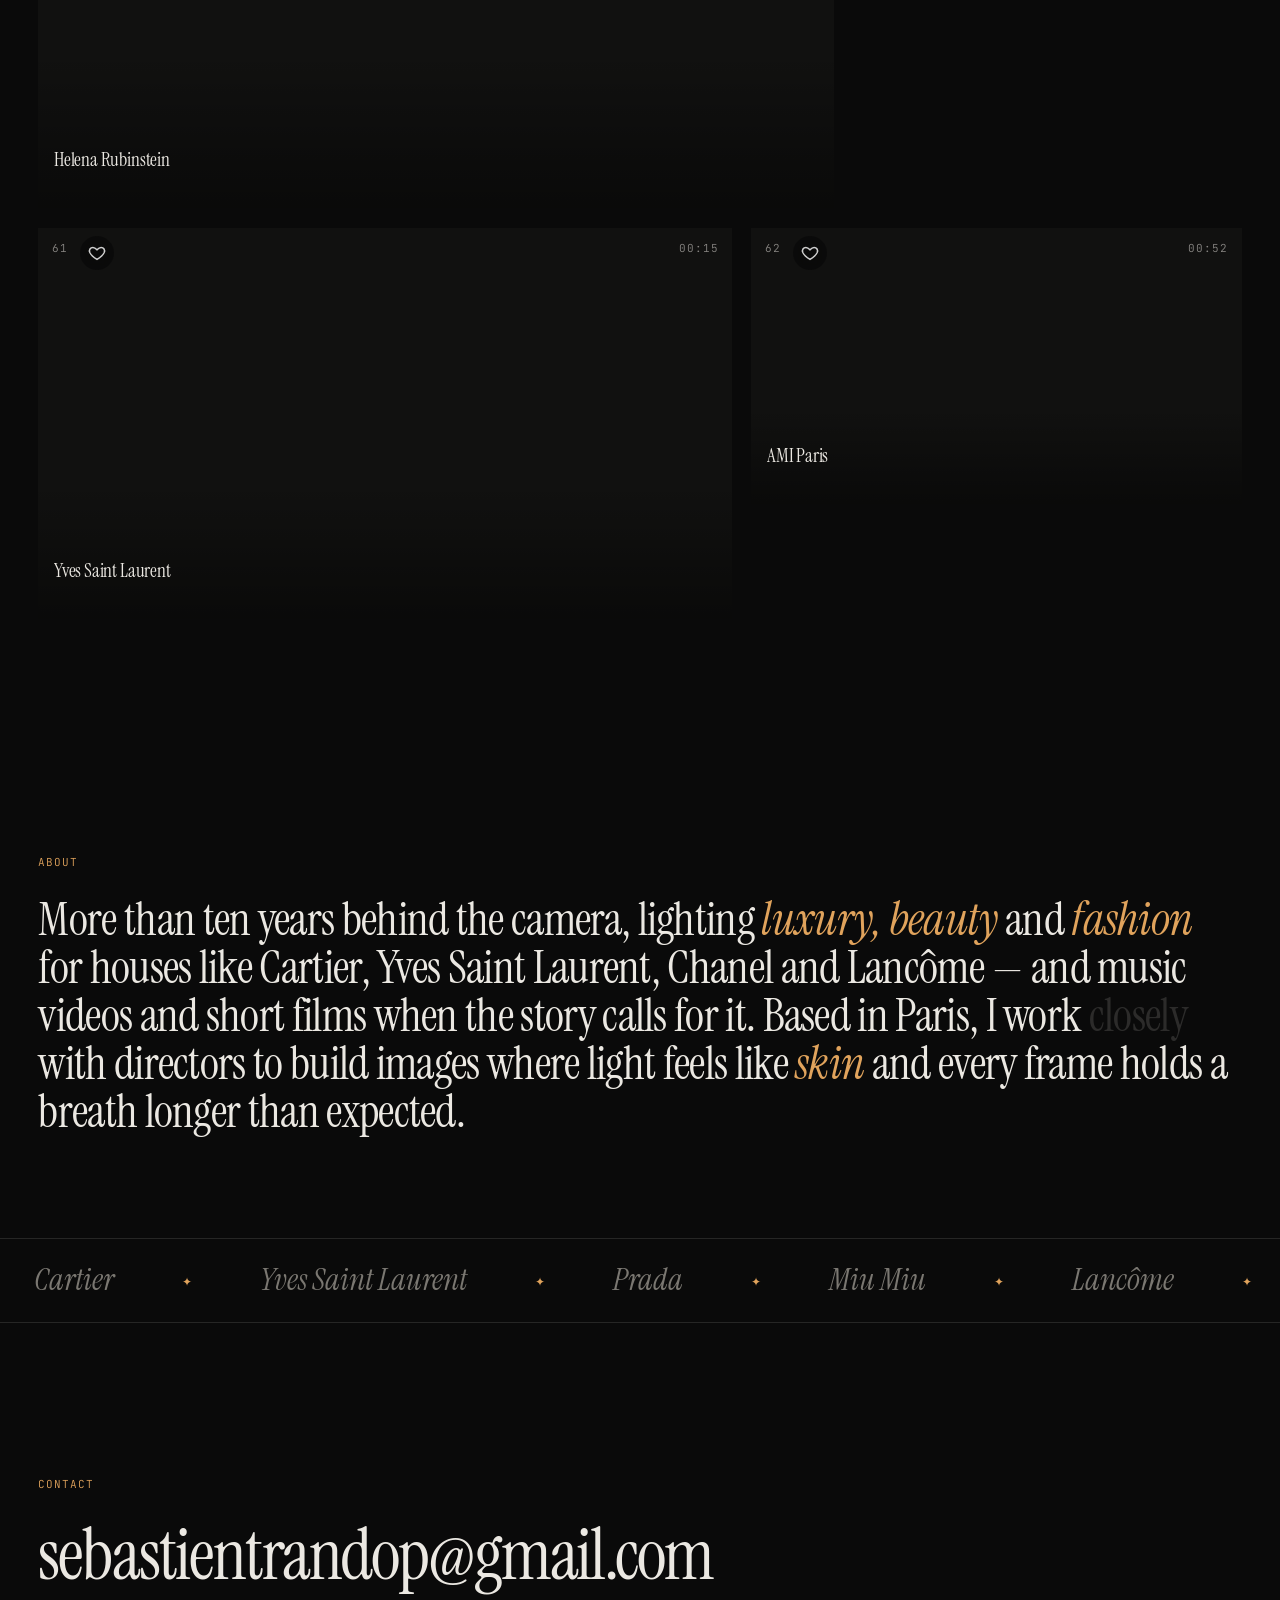
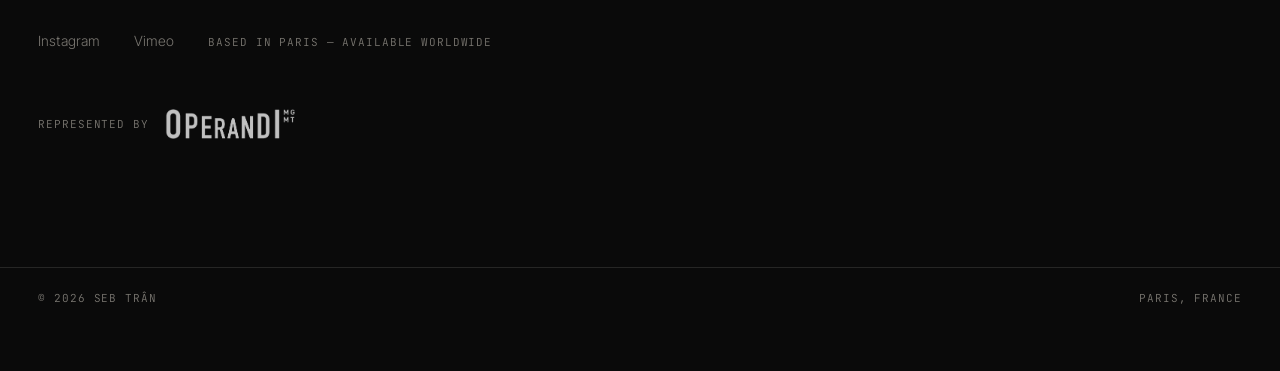
==== commit 4ac4e0d5: "Site officiel : adresses sebastien-tran.com ; build cinéma seule restauré (sans domaine ni projets) " ====
--- a/beauty/index.html
+++ b/beauty/index.html
@@ -4,7 +4,7 @@
   <meta charset="utf-8">
   <title>Beauty — Seb Trân, Director of Photography in Paris</title>
   <meta name="robots" content="noindex, follow">
-  <link rel="canonical" href="https://moodpics.github.io/sebtran/">
+  <link rel="canonical" href="https://sebastien-tran.com/">
   <meta http-equiv="refresh" content="0; url=../">
   <script>location.replace("../" + location.hash);</script>
 </head>
